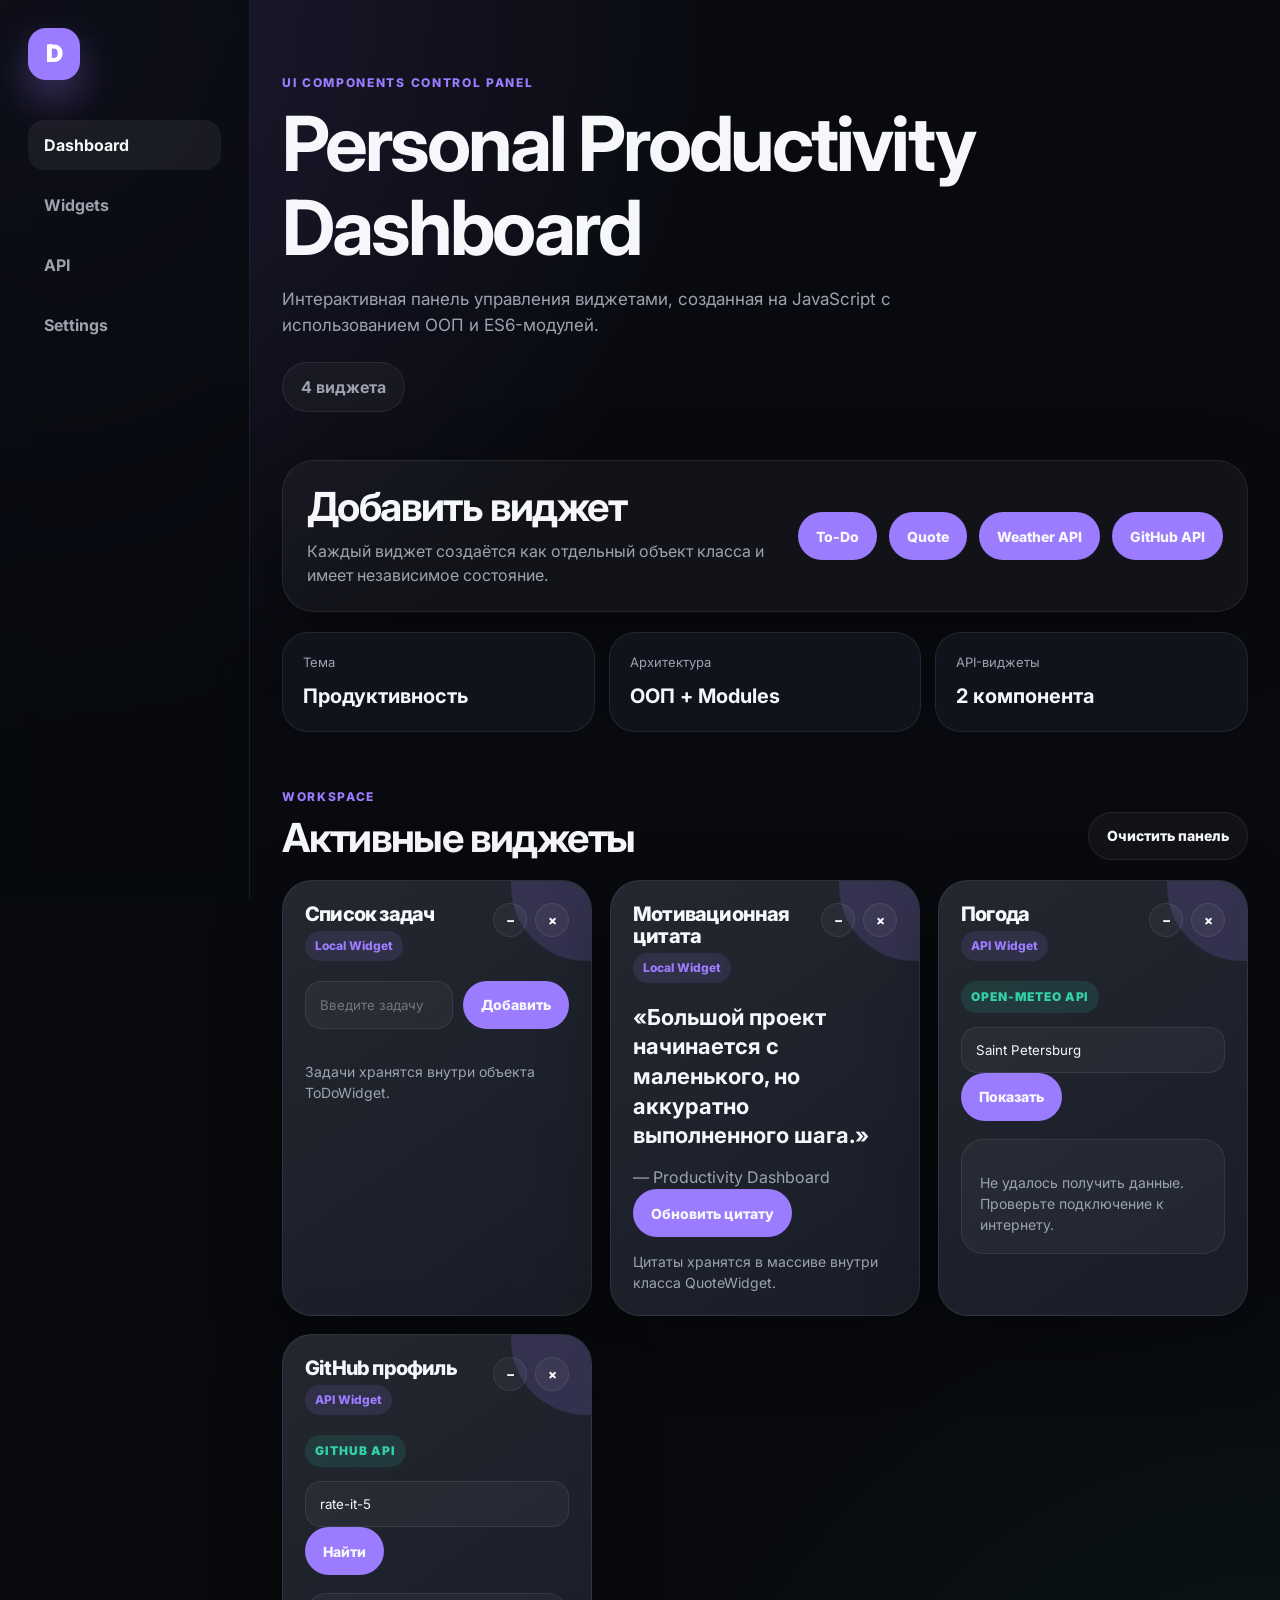
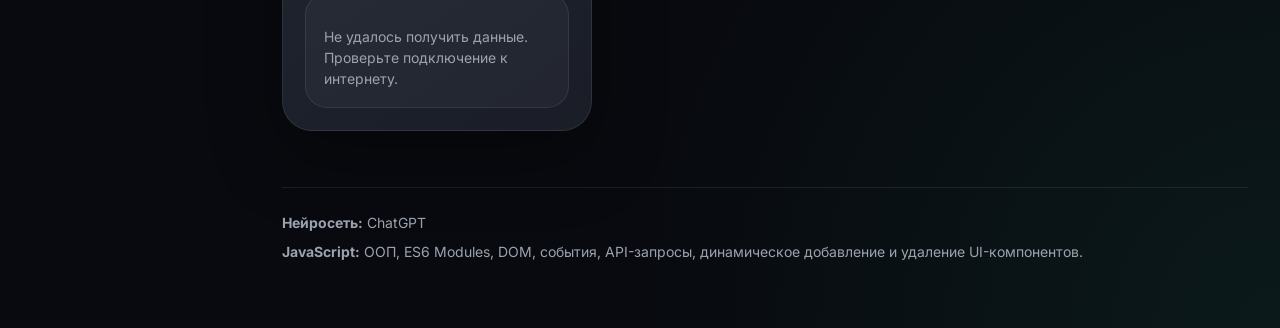
==== 2/index.html @ e9e35fe6 "add dashboard project" ====
<!DOCTYPE html>
<html lang="ru">
<head>
  <meta charset="UTF-8">
  <meta name="viewport" content="width=device-width, initial-scale=1.0">

  <title>Personal Productivity Dashboard</title>

  <link rel="preconnect" href="https://fonts.googleapis.com">
  <link rel="preconnect" href="https://fonts.gstatic.com" crossorigin>
  <link href="https://fonts.googleapis.com/css2?family=Inter:wght@400;500;600;700;800&display=swap" rel="stylesheet">

  <link rel="stylesheet" href="styles/main.css">
  <link rel="stylesheet" href="styles/components.css">
</head>

<body>
  <div class="app">
    <aside class="sidebar">
      <div class="sidebar__logo">
        <span>D</span>
      </div>

      <nav class="sidebar__nav">
        <a href="#" class="sidebar__link sidebar__link--active">Dashboard</a>
        <a href="#" class="sidebar__link">Widgets</a>
        <a href="#" class="sidebar__link">API</a>
        <a href="#" class="sidebar__link">Settings</a>
      </nav>
    </aside>

    <div class="page">
      <header class="header">
        <div>
          <p class="eyebrow">UI Components Control Panel</p>
          <h1>Personal Productivity Dashboard</h1>
          <p class="header__text">
            Интерактивная панель управления виджетами, созданная на JavaScript с использованием ООП и ES6-модулей.
          </p>
        </div>

        <div class="header__info">
          <span id="widgetCounter">0 виджетов</span>
        </div>
      </header>

      <main>
        <section class="toolbar">
          <div>
            <h2>Добавить виджет</h2>
            <p>
              Каждый виджет создаётся как отдельный объект класса и имеет независимое состояние.
            </p>
          </div>

          <div class="toolbar__actions">
            <button class="btn btn--primary" id="addTodoBtn" type="button">
              To-Do
            </button>

            <button class="btn btn--primary" id="addQuoteBtn" type="button">
              Quote
            </button>

            <button class="btn btn--primary" id="addWeatherBtn" type="button">
              Weather API
            </button>

            <button class="btn btn--primary" id="addGithubBtn" type="button">
              GitHub API
            </button>
          </div>
        </section>

        <section class="summary">
          <div class="summary-card">
            <span>Тема</span>
            <strong>Продуктивность</strong>
          </div>

          <div class="summary-card">
            <span>Архитектура</span>
            <strong>ООП + Modules</strong>
          </div>

          <div class="summary-card">
            <span>API-виджеты</span>
            <strong>2 компонента</strong>
          </div>
        </section>

        <section class="dashboard-section">
          <div class="section-heading">
            <div>
              <p class="eyebrow">Workspace</p>
              <h2>Активные виджеты</h2>
            </div>

            <button class="btn btn--secondary" id="clearDashboardBtn" type="button">
              Очистить панель
            </button>
          </div>

          <div class="dashboard-grid" id="dashboardGrid">
            <div class="empty-state" id="emptyState">
              <h3>Панель пока пустая</h3>
              <p>
                Добавьте первый виджет с помощью кнопок выше. Виджеты можно сворачивать и удалять.
              </p>
            </div>
          </div>
        </section>
      </main>

      <footer class="footer">
        <p>
          <strong>Нейросеть:</strong> ChatGPT
        </p>
        <p>
          <strong>JavaScript:</strong> ООП, ES6 Modules, DOM, события, API-запросы, динамическое добавление и удаление UI-компонентов.
        </p>
      </footer>
    </div>
  </div>

  <script type="module" src="main.js"></script>
</body>
</html>
---- 2/styles/main.css ----
:root {
  --bg: #080a0f;
  --surface: #10131b;
  --surface-light: #171b25;
  --card: #151923;
  --text: #f5f7fb;
  --muted: #9ca3af;
  --accent: #9b7cff;
  --accent-dark: #7c5cff;
  --green: #31d0aa;
  --red: #ff6b6b;
  --yellow: #ffd166;
  --border: rgba(255, 255, 255, 0.08);
  --shadow: 0 24px 70px rgba(0, 0, 0, 0.35);
}

* {
  box-sizing: border-box;
  margin: 0;
  padding: 0;
}

html {
  scroll-behavior: smooth;
}

body {
  min-height: 100vh;
  font-family: "Inter", Arial, sans-serif;
  color: var(--text);
  background:
    radial-gradient(circle at top left, rgba(155, 124, 255, 0.16), transparent 32%),
    radial-gradient(circle at bottom right, rgba(49, 208, 170, 0.08), transparent 28%),
    var(--bg);
  line-height: 1.5;
}

button,
input {
  font-family: inherit;
}

button {
  cursor: pointer;
}

.app {
  min-height: 100vh;
}

.sidebar {
  display: none;
}

.page {
  width: min(100% - 32px, 1240px);
  margin: 0 auto;
  padding: 28px 0;
}

.header {
  display: grid;
  gap: 24px;
  padding: 32px 0 24px;
}

.eyebrow {
  margin-bottom: 10px;
  color: var(--accent);
  font-size: 12px;
  font-weight: 800;
  letter-spacing: 0.14em;
  text-transform: uppercase;
}

h1,
h2,
h3 {
  line-height: 1.1;
  letter-spacing: -0.04em;
}

h1 {
  max-width: 800px;
  font-size: clamp(36px, 9vw, 76px);
}

h2 {
  font-size: clamp(26px, 5vw, 40px);
}

h3 {
  font-size: 22px;
}

.header__text {
  max-width: 720px;
  margin-top: 18px;
  color: var(--muted);
  font-size: 17px;
}

.header__info {
  width: fit-content;
  padding: 12px 18px;
  border: 1px solid var(--border);
  border-radius: 999px;
  background: rgba(255, 255, 255, 0.04);
  color: var(--muted);
  font-weight: 700;
}

.toolbar {
  display: grid;
  gap: 24px;
  margin-top: 24px;
  padding: 24px;
  border: 1px solid var(--border);
  border-radius: 32px;
  background: rgba(255, 255, 255, 0.04);
  box-shadow: var(--shadow);
}

.toolbar p {
  margin-top: 10px;
  color: var(--muted);
}

.toolbar__actions {
  display: grid;
  gap: 12px;
}

.btn {
  min-height: 48px;
  border: 0;
  border-radius: 999px;
  padding: 12px 18px;
  display: inline-flex;
  align-items: center;
  justify-content: center;
  color: var(--text);
  font-size: 14px;
  font-weight: 800;
  transition: 0.2s ease;
}

.btn--primary {
  background: var(--accent);
}

.btn--primary:hover {
  background: var(--accent-dark);
  transform: translateY(-2px);
}

.btn--secondary {
  border: 1px solid var(--border);
  background: rgba(255, 255, 255, 0.04);
}

.btn--secondary:hover {
  border-color: var(--accent);
  color: var(--accent);
}

.summary {
  display: grid;
  gap: 14px;
  margin-top: 20px;
}

.summary-card {
  padding: 20px;
  border: 1px solid var(--border);
  border-radius: 26px;
  background: var(--surface);
}

.summary-card span {
  display: block;
  margin-bottom: 8px;
  color: var(--muted);
  font-size: 13px;
}

.summary-card strong {
  font-size: 20px;
}

.dashboard-section {
  margin-top: 56px;
}

.section-heading {
  display: grid;
  gap: 18px;
  margin-bottom: 20px;
}

.dashboard-grid {
  display: grid;
  gap: 18px;
}

.empty-state {
  min-height: 260px;
  padding: 30px;
  border: 1px dashed rgba(255, 255, 255, 0.18);
  border-radius: 32px;
  background: rgba(255, 255, 255, 0.03);
  display: grid;
  place-items: center;
  text-align: center;
}

.empty-state p {
  max-width: 440px;
  margin-top: 10px;
  color: var(--muted);
}

.empty-state.is-hidden {
  display: none;
}

.footer {
  display: grid;
  gap: 8px;
  margin-top: 56px;
  padding: 24px 0;
  border-top: 1px solid var(--border);
  color: var(--muted);
  font-size: 14px;
}

/* Планшеты */
@media (min-width: 768px) {
  .toolbar {
    grid-template-columns: 1fr;
  }

  .toolbar__actions {
    grid-template-columns: repeat(2, 1fr);
  }

  .summary {
    grid-template-columns: repeat(3, 1fr);
  }

  .section-heading {
    grid-template-columns: 1fr auto;
    align-items: end;
  }

  .dashboard-grid {
    grid-template-columns: repeat(2, minmax(0, 1fr));
  }
}

/* Десктоп */
@media (min-width: 1180px) {
  .app {
    display: grid;
    grid-template-columns: 250px 1fr;
  }

  .sidebar {
    position: sticky;
    top: 0;
    height: 100vh;
    padding: 28px;
    border-right: 1px solid var(--border);
    background: rgba(8, 10, 15, 0.72);
    backdrop-filter: blur(18px);
    display: flex;
    flex-direction: column;
    gap: 40px;
  }

  .sidebar__logo {
    width: 52px;
    height: 52px;
    border-radius: 18px;
    display: grid;
    place-items: center;
    background: var(--accent);
    color: white;
    font-size: 24px;
    font-weight: 900;
    box-shadow: 0 18px 40px rgba(155, 124, 255, 0.35);
  }

  .sidebar__nav {
    display: grid;
    gap: 10px;
  }

  .sidebar__link {
    padding: 13px 16px;
    border-radius: 16px;
    color: var(--muted);
    text-decoration: none;
    font-weight: 700;
  }

  .sidebar__link:hover,
  .sidebar__link--active {
    background: rgba(255, 255, 255, 0.06);
    color: var(--text);
  }

  .page {
    width: min(100% - 64px, 1280px);
    padding: 42px 0;
  }

  .toolbar {
    grid-template-columns: 1fr auto;
    align-items: center;
  }

  .toolbar__actions {
    grid-template-columns: repeat(4, auto);
  }

  .dashboard-grid {
    grid-template-columns: repeat(3, minmax(0, 1fr));
  }
}
---- 2/styles/components.css ----
.widget {
  position: relative;
  overflow: hidden;
  min-height: 280px;
  padding: 22px;
  border: 1px solid var(--border);
  border-radius: 30px;
  background:
    linear-gradient(145deg, rgba(255, 255, 255, 0.06), rgba(255, 255, 255, 0.02)),
    var(--card);
  box-shadow: var(--shadow);
}

.widget::before {
  content: "";
  position: absolute;
  top: -70px;
  right: -70px;
  width: 150px;
  height: 150px;
  border-radius: 50%;
  background: rgba(155, 124, 255, 0.16);
  pointer-events: none;
}

.widget__header {
  position: relative;
  z-index: 1;
  display: flex;
  justify-content: space-between;
  gap: 14px;
  align-items: flex-start;
  margin-bottom: 20px;
}

.widget__title {
  font-size: 20px;
  font-weight: 800;
}

.widget__type {
  display: inline-flex;
  width: fit-content;
  margin-top: 6px;
  padding: 6px 10px;
  border-radius: 999px;
  background: rgba(155, 124, 255, 0.12);
  color: var(--accent);
  font-size: 12px;
  font-weight: 800;
}

.widget__actions {
  display: flex;
  gap: 8px;
}

.widget__icon-btn {
  width: 34px;
  height: 34px;
  border: 1px solid var(--border);
  border-radius: 50%;
  background: rgba(255, 255, 255, 0.04);
  color: var(--text);
  font-weight: 800;
}

.widget__icon-btn:hover {
  border-color: var(--accent);
  color: var(--accent);
}

.widget__body {
  position: relative;
  z-index: 1;
}

.widget.is-minimized .widget__body {
  display: none;
}

.todo-form {
  display: grid;
  grid-template-columns: 1fr;
  gap: 10px;
}

.todo-form input,
.github-form input,
.weather-form input {
  width: 100%;
  min-height: 46px;
  border: 1px solid var(--border);
  border-radius: 16px;
  background: rgba(255, 255, 255, 0.04);
  color: var(--text);
  padding: 0 14px;
  outline: none;
}

.todo-form input:focus,
.github-form input:focus,
.weather-form input:focus {
  border-color: var(--accent);
}

.todo-list {
  display: grid;
  gap: 10px;
  margin-top: 18px;
  list-style: none;
}

.todo-item {
  display: grid;
  grid-template-columns: auto 1fr auto;
  gap: 10px;
  align-items: center;
  padding: 12px;
  border-radius: 16px;
  background: rgba(255, 255, 255, 0.04);
}

.todo-item__text {
  color: var(--text);
  font-weight: 600;
}

.todo-item.is-completed .todo-item__text {
  color: var(--muted);
  text-decoration: line-through;
}

.todo-delete {
  width: 30px;
  height: 30px;
  border: 0;
  border-radius: 50%;
  background: rgba(255, 107, 107, 0.14);
  color: var(--red);
  font-weight: 900;
}

.quote-text {
  margin-top: 8px;
  font-size: 22px;
  font-weight: 700;
  line-height: 1.35;
}

.quote-author {
  margin-top: 14px;
  color: var(--muted);
}

.widget-status {
  margin-top: 14px;
  color: var(--muted);
  font-size: 14px;
}

.weather-result,
.github-result {
  margin-top: 18px;
  padding: 18px;
  border: 1px solid var(--border);
  border-radius: 22px;
  background: rgba(255, 255, 255, 0.04);
}

.weather-temp {
  font-size: 46px;
  font-weight: 900;
  letter-spacing: -0.06em;
}

.weather-details,
.github-details {
  display: grid;
  gap: 6px;
  margin-top: 12px;
  color: var(--muted);
}

.github-profile {
  display: flex;
  gap: 14px;
  align-items: center;
}

.github-avatar {
  width: 64px;
  height: 64px;
  border-radius: 22px;
  object-fit: cover;
  border: 1px solid var(--border);
}

.github-name {
  font-size: 20px;
  font-weight: 800;
}

.github-login {
  color: var(--muted);
}

.github-link {
  display: inline-flex;
  width: fit-content;
  margin-top: 16px;
  color: var(--accent);
  font-weight: 800;
  text-decoration: none;
}

.api-badge {
  display: inline-flex;
  width: fit-content;
  margin-bottom: 14px;
  padding: 7px 10px;
  border-radius: 999px;
  background: rgba(49, 208, 170, 0.12);
  color: var(--green);
  font-size: 12px;
  font-weight: 900;
  text-transform: uppercase;
  letter-spacing: 0.08em;
}

@media (min-width: 520px) {
  .todo-form,
  .github-form,
  .weather-form {
    grid-template-columns: 1fr auto;
  }
}
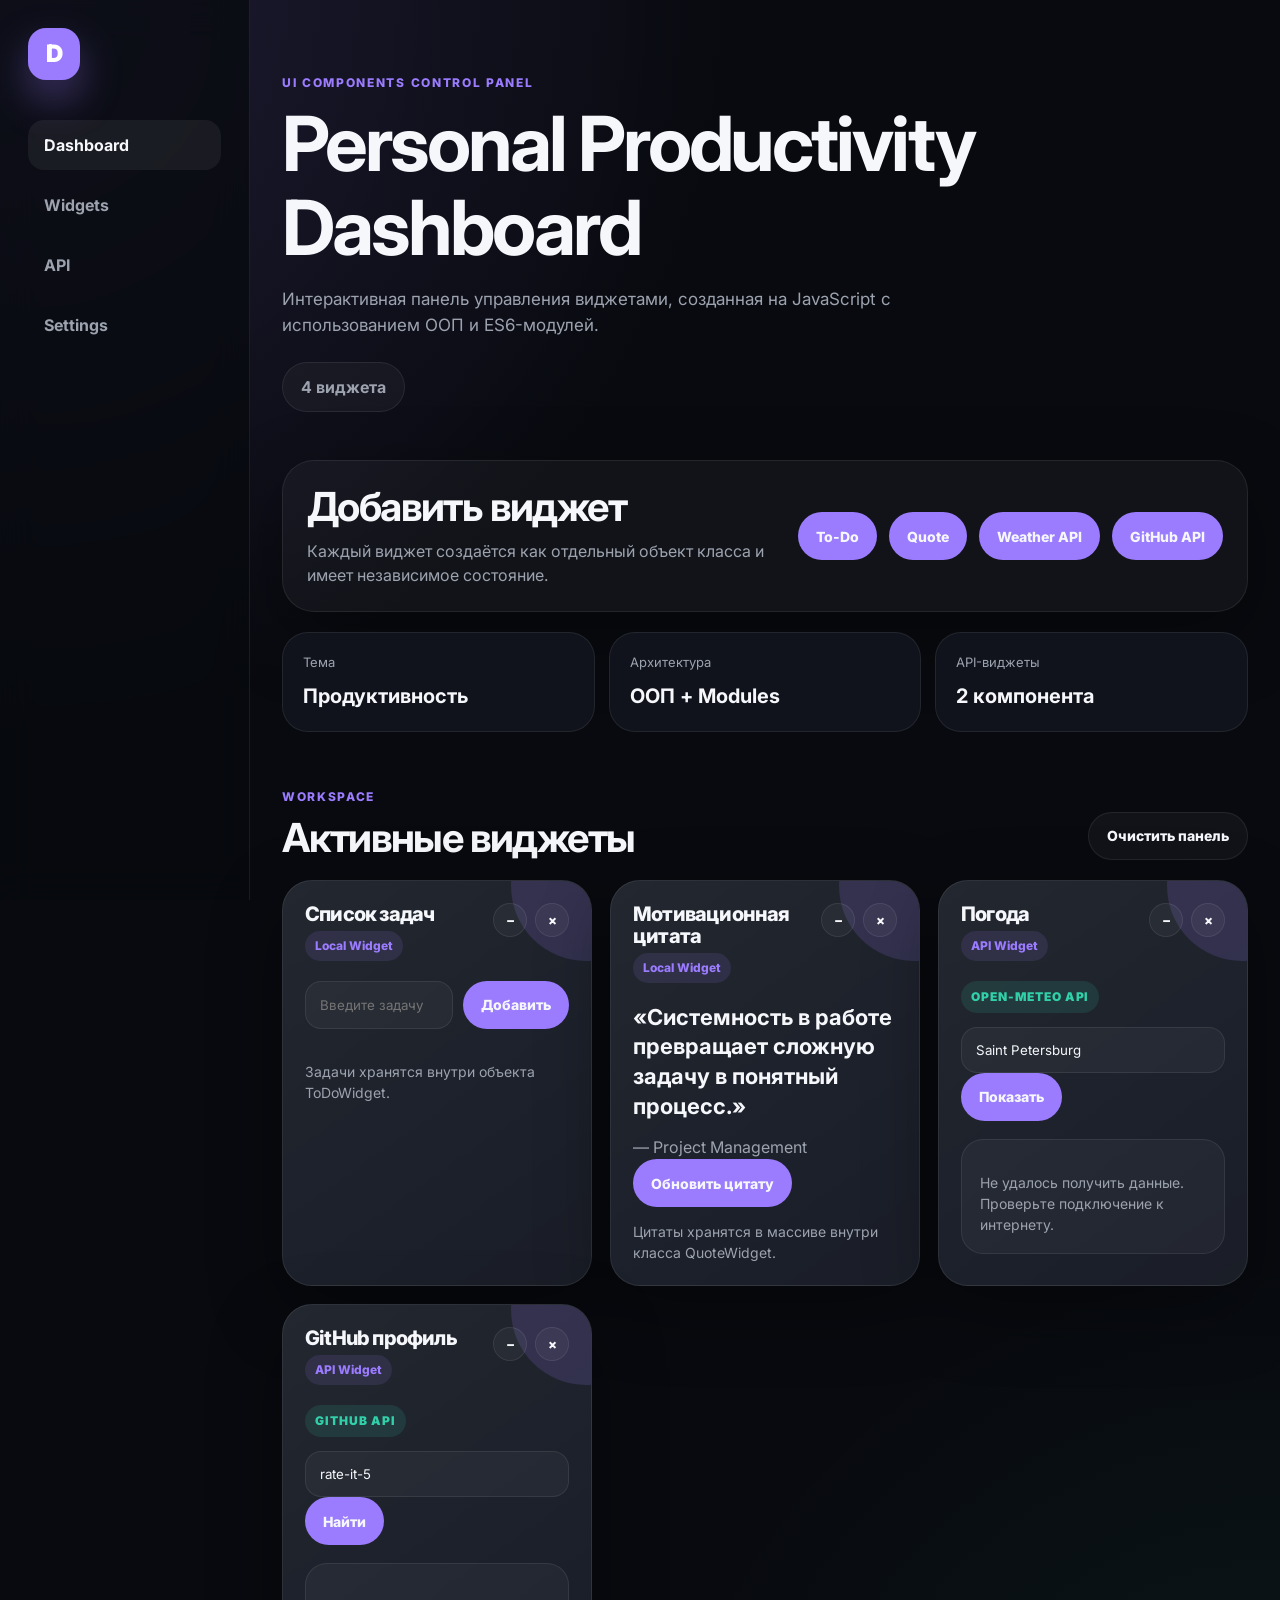
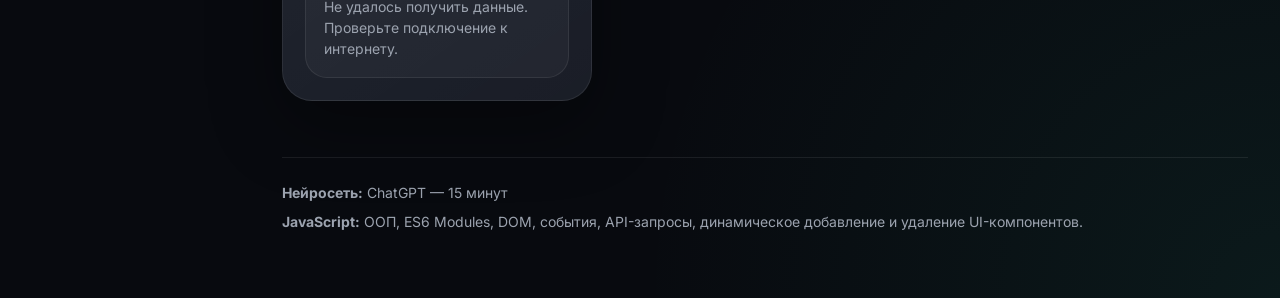
==== commit 7b1ec1c7: "add platformer game" ====
--- a/2/index.html
+++ b/2/index.html
@@ -114,7 +114,7 @@
 
       <footer class="footer">
         <p>
-          <strong>Нейросеть:</strong> ChatGPT
+          <strong>Нейросеть:</strong> ChatGPT — 15 минут
         </p>
         <p>
           <strong>JavaScript:</strong> ООП, ES6 Modules, DOM, события, API-запросы, динамическое добавление и удаление UI-компонентов.
